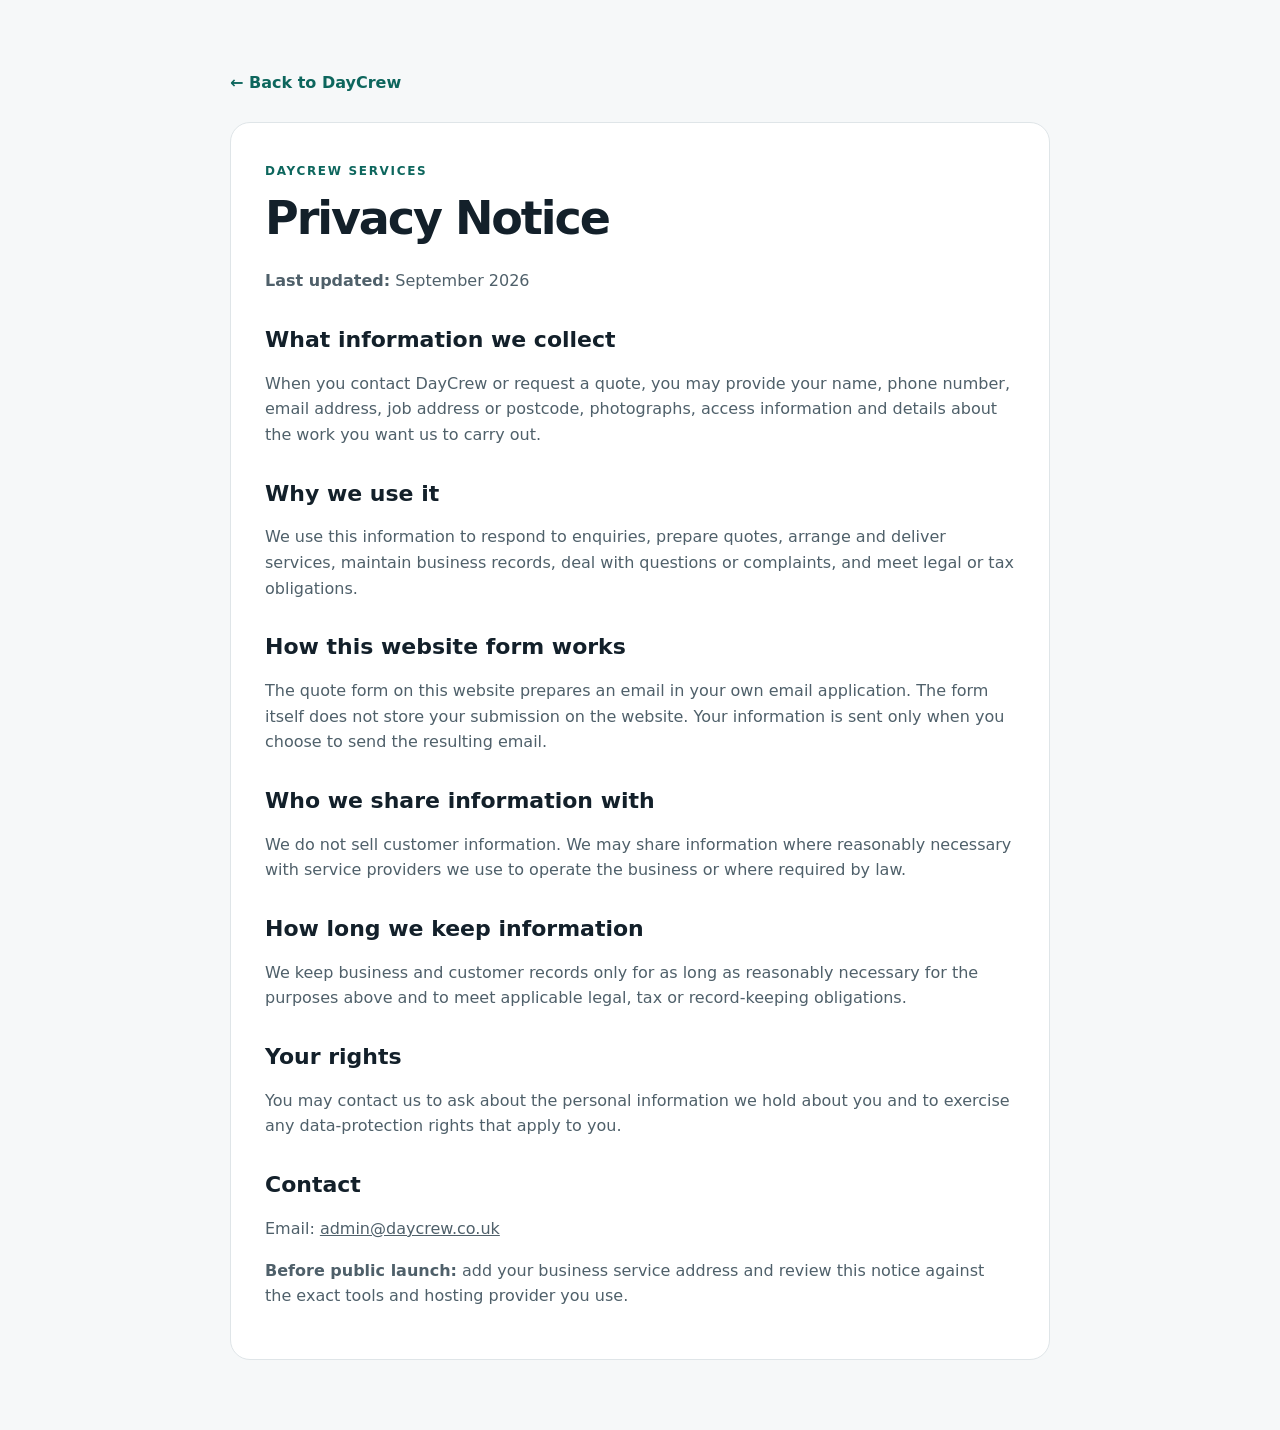
==== privacy.html @ 3d0cd8ff "Add files via upload" ====
<!DOCTYPE html><html lang="en"><head><meta charset="UTF-8"><meta name="viewport" content="width=device-width,initial-scale=1.0"><title>Privacy Notice | DayCrew Services</title><link rel="stylesheet" href="styles.css"></head><body class="legal-page"><main class="legal-shell"><a class="back-link" href="index.html">← Back to DayCrew</a><div class="legal-card"><span class="eyebrow">DayCrew Services</span><h1>Privacy Notice</h1><p><strong>Last updated:</strong> September 2026</p><h2>What information we collect</h2><p>When you contact DayCrew or request a quote, you may provide your name, phone number, email address, job address or postcode, photographs, access information and details about the work you want us to carry out.</p><h2>Why we use it</h2><p>We use this information to respond to enquiries, prepare quotes, arrange and deliver services, maintain business records, deal with questions or complaints, and meet legal or tax obligations.</p><h2>How this website form works</h2><p>The quote form on this website prepares an email in your own email application. The form itself does not store your submission on the website. Your information is sent only when you choose to send the resulting email.</p><h2>Who we share information with</h2><p>We do not sell customer information. We may share information where reasonably necessary with service providers we use to operate the business or where required by law.</p><h2>How long we keep information</h2><p>We keep business and customer records only for as long as reasonably necessary for the purposes above and to meet applicable legal, tax or record-keeping obligations.</p><h2>Your rights</h2><p>You may contact us to ask about the personal information we hold about you and to exercise any data-protection rights that apply to you.</p><h2>Contact</h2><p>Email: <a href="mailto:admin@daycrew.co.uk">admin@daycrew.co.uk</a></p><p><strong>Before public launch:</strong> add your business service address and review this notice against the exact tools and hosting provider you use.</p></div></main></body></html>
---- styles.css ----
:root{--ink:#13202a;--muted:#5d6b74;--bg:#f6f8f9;--card:#fff;--line:#dfe5e8;--brand:#0d665d;--brand-dark:#084c46;--accent:#d8efe9;--shadow:0 18px 50px rgba(19,32,42,.10);--radius:20px}*{box-sizing:border-box}html{scroll-behavior:smooth}body{margin:0;font-family:Inter,ui-sans-serif,system-ui,-apple-system,BlinkMacSystemFont,"Segoe UI",sans-serif;color:var(--ink);background:#fff;line-height:1.6}a{color:inherit}.container{width:min(1120px,calc(100% - 40px));margin:0 auto}.sr-only{position:absolute;width:1px;height:1px;padding:0;margin:-1px;overflow:hidden;clip:rect(0,0,0,0);white-space:nowrap;border:0}.skip-link{position:absolute;left:-9999px;top:10px;background:#fff;padding:10px 14px;z-index:999}.skip-link:focus{left:10px}.site-header{position:sticky;top:0;z-index:50;background:rgba(255,255,255,.92);backdrop-filter:blur(12px);border-bottom:1px solid rgba(223,229,232,.8)}.nav-wrap{height:76px;display:flex;align-items:center;justify-content:space-between;gap:28px}.brand{display:flex;align-items:center;gap:10px;text-decoration:none;font-weight:800}.brand-mark{width:40px;height:40px;border-radius:12px;display:grid;place-items:center;background:var(--brand);color:#fff;letter-spacing:-1px;font-size:14px}.brand-text{font-size:15px;letter-spacing:.09em;line-height:1.05}.brand-text span{display:block;font-size:10px;font-weight:700;color:var(--muted);letter-spacing:.19em;margin-top:4px}.site-nav{display:flex;align-items:center;gap:24px}.site-nav a{text-decoration:none;font-size:14px;font-weight:650;color:#33434d}.site-nav a:hover{color:var(--brand)}.site-nav .nav-cta{color:#fff;background:var(--ink);padding:10px 16px;border-radius:999px}.site-nav .nav-cta:hover{color:#fff;background:var(--brand)}.menu-toggle{display:none;border:0;background:none;padding:8px}.menu-toggle span:not(.sr-only){display:block;width:23px;height:2px;background:var(--ink);margin:5px}.hero{padding:88px 0 74px;background:radial-gradient(circle at 90% 10%,rgba(13,102,93,.10),transparent 30%),linear-gradient(180deg,#fbfdfd 0%,#fff 100%)}.hero-grid{display:grid;grid-template-columns:1.35fr .75fr;gap:70px;align-items:center}.eyebrow{display:inline-block;color:var(--brand);font-size:12px;font-weight:800;text-transform:uppercase;letter-spacing:.14em;margin-bottom:12px}h1,h2,h3{margin-top:0;line-height:1.12}h1{font-size:clamp(42px,6vw,72px);letter-spacing:-.045em;margin-bottom:24px;max-width:830px}h1 span{color:var(--brand)}.hero-lead{font-size:19px;color:var(--muted);max-width:700px;margin:0 0 30px}.hero-actions{display:flex;gap:12px;flex-wrap:wrap;margin-bottom:28px}.btn{display:inline-flex;align-items:center;justify-content:center;border-radius:999px;padding:14px 21px;font-weight:800;font-size:14px;text-decoration:none;border:1px solid transparent;cursor:pointer;transition:.2s ease}.btn:hover{transform:translateY(-1px)}.btn-primary{background:var(--brand);color:#fff}.btn-primary:hover{background:var(--brand-dark)}.btn-secondary{background:#fff;border-color:var(--line);color:var(--ink)}.btn-light{background:#fff;color:var(--ink)}.btn-full{width:100%;font:inherit;font-weight:800}.trust-row{display:flex;gap:20px;flex-wrap:wrap;color:#40515b;font-size:13px;font-weight:700}.hero-card{background:var(--ink);color:#fff;border-radius:28px;overflow:hidden;box-shadow:var(--shadow);transform:rotate(1deg)}.hero-card-top{padding:34px 34px 28px;background:linear-gradient(145deg,var(--brand),var(--brand-dark))}.mini-label{text-transform:uppercase;letter-spacing:.12em;font-size:11px;font-weight:800;opacity:.8}.price-big{font-size:64px;font-weight:900;letter-spacing:-.05em;line-height:1;margin:8px 0}.hero-card-top p{margin:0;color:rgba(255,255,255,.82)}.hero-card-body{padding:20px 30px 28px}.card-line{display:flex;justify-content:space-between;padding:11px 0;border-bottom:1px solid rgba(255,255,255,.12)}.hero-card-body small{display:block;margin-top:18px;color:rgba(255,255,255,.62);line-height:1.45}.notice-strip{background:var(--accent);border-top:1px solid #c9e6df;border-bottom:1px solid #c9e6df}.notice-strip .container{padding:15px 0;font-size:13px;color:#224740}.section{padding:88px 0}.section-alt{background:var(--bg)}.section-heading{max-width:720px;margin:0 auto 44px;text-align:center}.section-heading.left{text-align:left;margin:0}.section-heading h2{font-size:clamp(32px,4vw,48px);letter-spacing:-.035em;margin-bottom:14px}.section-heading p{color:var(--muted);margin:0;font-size:17px}.service-grid{display:grid;grid-template-columns:repeat(3,1fr);gap:18px}.service-card{padding:26px;border:1px solid var(--line);border-radius:var(--radius);background:var(--card);transition:.2s ease}.service-card:hover{transform:translateY(-3px);box-shadow:var(--shadow)}.icon{width:44px;height:44px;border-radius:13px;background:var(--accent);display:grid;place-items:center;color:var(--brand);font-size:20px;font-weight:900;margin-bottom:22px}.service-card h3{font-size:19px;margin-bottom:9px}.service-card p{margin:0;color:var(--muted);font-size:14px}.scope-box{margin-top:24px;padding:24px 28px;background:#fff7eb;border:1px solid #f1d7ad;border-radius:var(--radius)}.scope-box h3{font-size:17px;margin-bottom:6px}.scope-box p{margin:0;color:#6b5b46}.steps{display:grid;grid-template-columns:repeat(4,1fr);gap:16px}.step{background:#fff;border:1px solid var(--line);border-radius:var(--radius);padding:25px}.step-number{display:block;color:var(--brand);font-weight:900;letter-spacing:.12em;font-size:12px;margin-bottom:30px}.step h3{font-size:18px;margin-bottom:10px}.step p{color:var(--muted);font-size:14px;margin:0}.pricing-wrap{display:grid;grid-template-columns:.8fr 1.2fr;gap:70px;align-items:start}.pricing-table{border:1px solid var(--line);border-radius:var(--radius);overflow:hidden;background:#fff;box-shadow:var(--shadow)}.price-row{display:flex;justify-content:space-between;align-items:center;gap:20px;padding:20px 24px;border-bottom:1px solid var(--line)}.price-row:last-child{border-bottom:0}.price-row div{display:flex;flex-direction:column}.price-row span{font-size:13px;color:var(--muted);margin-top:3px}.price-row>strong{font-size:22px}.price-row.featured{background:var(--ink);color:#fff}.price-row.featured span{color:rgba(255,255,255,.68)}.quote-section{background:linear-gradient(180deg,#f8fbfb,#fff)}.quote-grid{display:grid;grid-template-columns:.65fr 1.35fr;gap:60px;align-items:start}.quote-copy h2{font-size:44px;letter-spacing:-.035em;margin-bottom:14px}.quote-copy>p{color:var(--muted)}.contact-card{margin-top:28px;padding:22px;border-radius:var(--radius);background:var(--ink);color:#fff;display:grid;gap:5px}.contact-card span{font-size:11px;text-transform:uppercase;letter-spacing:.12em;opacity:.55;margin-top:8px}.contact-card span:first-child{margin-top:0}.contact-card a{text-decoration:none;font-weight:800}.quote-form{background:#fff;border:1px solid var(--line);border-radius:24px;padding:28px;box-shadow:var(--shadow)}.form-grid{display:grid;grid-template-columns:1fr 1fr;gap:16px}label{font-size:13px;font-weight:750;color:#34434c;display:flex;flex-direction:column;gap:7px}label.full{grid-column:1/-1}input,textarea,select{width:100%;border:1px solid #ccd5da;border-radius:12px;padding:12px 13px;font:inherit;font-size:14px;color:var(--ink);background:#fff}textarea{resize:vertical}input:focus,textarea:focus,select:focus{outline:3px solid rgba(13,102,93,.13);border-color:var(--brand)}.checkbox-row{flex-direction:row;align-items:flex-start;font-weight:600}.checkbox-row input{width:auto;margin-top:4px}.photo-note{margin:18px 0;padding:15px;border-radius:12px;background:var(--accent);font-size:13px;color:#31534d}.form-small{font-size:11px;color:var(--muted);text-align:center;margin:10px 0 0}.faq-list{max-width:860px;margin:0 auto;border-top:1px solid var(--line)}details{border-bottom:1px solid var(--line);padding:18px 2px}summary{cursor:pointer;font-weight:800;list-style:none}summary::-webkit-details-marker{display:none}summary:after{content:"+";float:right;color:var(--brand);font-size:22px}details[open] summary:after{content:"–"}details p{color:var(--muted);margin:12px 30px 0 0}.cta-section{padding:54px 0;background:var(--brand);color:#fff}.cta-inner{display:flex;justify-content:space-between;align-items:center;gap:30px}.cta-inner .eyebrow{color:#bde2da}.cta-inner h2{font-size:38px;letter-spacing:-.03em;margin:0;max-width:700px}.site-footer{background:#0d171d;color:#dbe4e8;padding:54px 0 24px}.footer-grid{display:grid;grid-template-columns:1.5fr 1fr 1fr;gap:40px}.footer-brand{color:#fff;margin-bottom:16px}.site-footer p{color:#8ea0aa;max-width:430px;font-size:13px}.site-footer h3{font-size:13px;text-transform:uppercase;letter-spacing:.12em;color:#8ea0aa;margin-bottom:14px}.footer-grid>div:not(:first-child){display:flex;flex-direction:column;gap:8px}.footer-grid a{text-decoration:none}.footer-grid a:hover{color:#fff}.footer-bottom{display:flex;justify-content:space-between;gap:20px;border-top:1px solid rgba(255,255,255,.08);margin-top:40px;padding-top:20px}.footer-bottom p{margin:0;font-size:11px}.legal-page{background:var(--bg);min-height:100vh}.legal-shell{max-width:860px;margin:0 auto;padding:70px 20px}.legal-shell h1{font-size:46px}.legal-shell h2{font-size:22px;margin-top:34px}.legal-shell p,.legal-shell li{color:#4f606a}.legal-shell .legal-card{background:#fff;border:1px solid var(--line);border-radius:var(--radius);padding:34px}.back-link{display:inline-block;margin-bottom:26px;text-decoration:none;font-weight:800;color:var(--brand)}@media(max-width:900px){.hero-grid,.pricing-wrap,.quote-grid{grid-template-columns:1fr}.hero-grid{gap:38px}.hero-card{max-width:620px;transform:none}.service-grid{grid-template-columns:1fr 1fr}.steps{grid-template-columns:1fr 1fr}.quote-copy{max-width:700px}}@media(max-width:760px){.nav-wrap{height:68px}.menu-toggle{display:block}.site-nav{display:none;position:absolute;left:20px;right:20px;top:76px;background:#fff;border:1px solid var(--line);border-radius:18px;padding:14px;box-shadow:var(--shadow);flex-direction:column;align-items:stretch}.site-nav.open{display:flex}.site-nav a{padding:8px 10px}.hero{padding:62px 0 55px}.service-grid,.steps,.footer-grid{grid-template-columns:1fr}.form-grid{grid-template-columns:1fr}.cta-inner,.footer-bottom{flex-direction:column;align-items:flex-start}.section{padding:68px 0}.container{width:min(100% - 28px,1120px)}}@media(max-width:520px){h1{font-size:42px}.hero-lead{font-size:17px}.service-grid,.steps{grid-template-columns:1fr}.price-row{padding:17px}.price-row>strong{font-size:19px}.quote-form{padding:19px}.quote-copy h2{font-size:38px}}
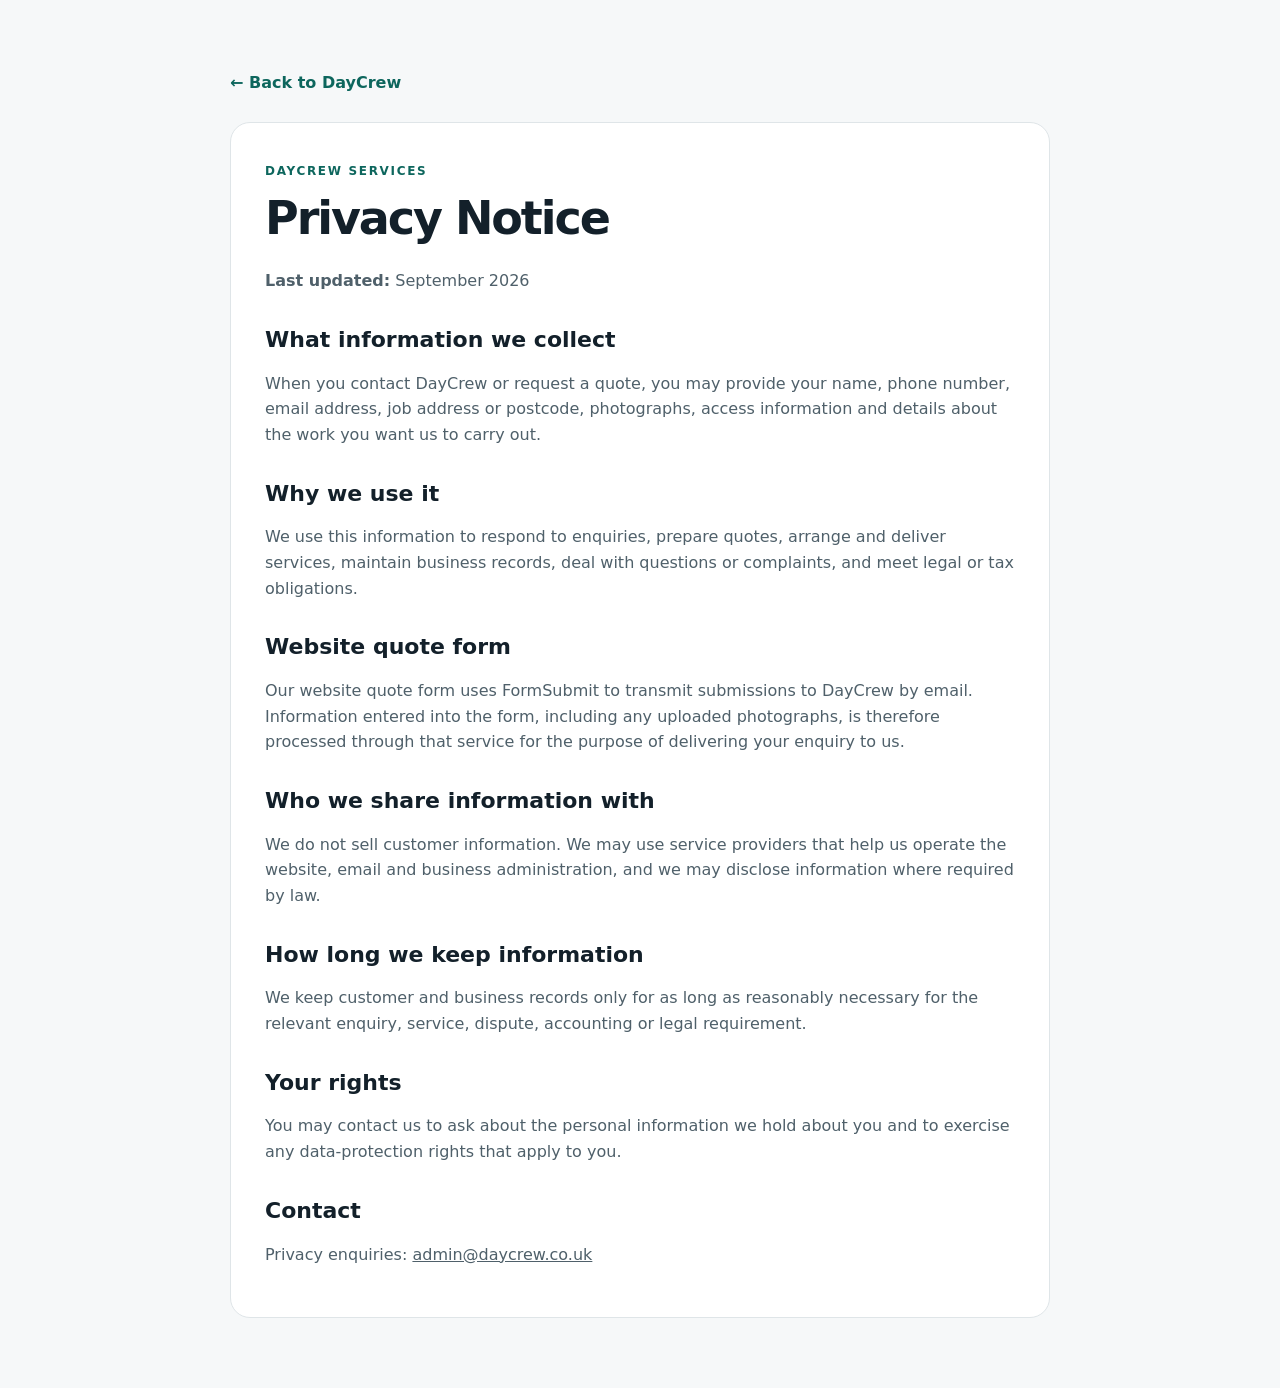
==== commit 9e431324: "Update privacy notice for website quote form" ====
--- a/privacy.html
+++ b/privacy.html
@@ -1 +1,44 @@
-<!DOCTYPE html><html lang="en"><head><meta charset="UTF-8"><meta name="viewport" content="width=device-width,initial-scale=1.0"><title>Privacy Notice | DayCrew Services</title><link rel="stylesheet" href="styles.css"></head><body class="legal-page"><main class="legal-shell"><a class="back-link" href="index.html">← Back to DayCrew</a><div class="legal-card"><span class="eyebrow">DayCrew Services</span><h1>Privacy Notice</h1><p><strong>Last updated:</strong> September 2026</p><h2>What information we collect</h2><p>When you contact DayCrew or request a quote, you may provide your name, phone number, email address, job address or postcode, photographs, access information and details about the work you want us to carry out.</p><h2>Why we use it</h2><p>We use this information to respond to enquiries, prepare quotes, arrange and deliver services, maintain business records, deal with questions or complaints, and meet legal or tax obligations.</p><h2>How this website form works</h2><p>The quote form on this website prepares an email in your own email application. The form itself does not store your submission on the website. Your information is sent only when you choose to send the resulting email.</p><h2>Who we share information with</h2><p>We do not sell customer information. We may share information where reasonably necessary with service providers we use to operate the business or where required by law.</p><h2>How long we keep information</h2><p>We keep business and customer records only for as long as reasonably necessary for the purposes above and to meet applicable legal, tax or record-keeping obligations.</p><h2>Your rights</h2><p>You may contact us to ask about the personal information we hold about you and to exercise any data-protection rights that apply to you.</p><h2>Contact</h2><p>Email: <a href="mailto:admin@daycrew.co.uk">admin@daycrew.co.uk</a></p><p><strong>Before public launch:</strong> add your business service address and review this notice against the exact tools and hosting provider you use.</p></div></main></body></html>
+<!DOCTYPE html>
+<html lang="en">
+<head>
+  <meta charset="UTF-8" />
+  <meta name="viewport" content="width=device-width, initial-scale=1.0" />
+  <meta name="description" content="DayCrew Services privacy notice." />
+  <link rel="canonical" href="https://daycrew.co.uk/privacy.html" />
+  <title>Privacy Notice | DayCrew Services</title>
+  <link rel="icon" href="favicon.svg" type="image/svg+xml" />
+  <link rel="stylesheet" href="styles.css" />
+</head>
+<body class="legal-page">
+  <main class="legal-shell">
+    <a class="back-link" href="index.html">← Back to DayCrew</a>
+    <div class="legal-card">
+      <span class="eyebrow">DayCrew Services</span>
+      <h1>Privacy Notice</h1>
+      <p><strong>Last updated:</strong> September 2026</p>
+
+      <h2>What information we collect</h2>
+      <p>When you contact DayCrew or request a quote, you may provide your name, phone number, email address, job address or postcode, photographs, access information and details about the work you want us to carry out.</p>
+
+      <h2>Why we use it</h2>
+      <p>We use this information to respond to enquiries, prepare quotes, arrange and deliver services, maintain business records, deal with questions or complaints, and meet legal or tax obligations.</p>
+
+      <h2>Website quote form</h2>
+      <p>Our website quote form uses FormSubmit to transmit submissions to DayCrew by email. Information entered into the form, including any uploaded photographs, is therefore processed through that service for the purpose of delivering your enquiry to us.</p>
+
+      <h2>Who we share information with</h2>
+      <p>We do not sell customer information. We may use service providers that help us operate the website, email and business administration, and we may disclose information where required by law.</p>
+
+      <h2>How long we keep information</h2>
+      <p>We keep customer and business records only for as long as reasonably necessary for the relevant enquiry, service, dispute, accounting or legal requirement.</p>
+
+      <h2>Your rights</h2>
+      <p>You may contact us to ask about the personal information we hold about you and to exercise any data-protection rights that apply to you.</p>
+
+      <h2>Contact</h2>
+      <p>Privacy enquiries: <a href="mailto:admin@daycrew.co.uk">admin@daycrew.co.uk</a></p>
+      <!-- Add the partnership's chosen UK correspondence/service address here once confirmed. -->
+    </div>
+  </main>
+</body>
+</html>
--- a/styles.css
+++ b/styles.css
@@ -1 +1,174 @@
-:root{--ink:#13202a;--muted:#5d6b74;--bg:#f6f8f9;--card:#fff;--line:#dfe5e8;--brand:#0d665d;--brand-dark:#084c46;--accent:#d8efe9;--shadow:0 18px 50px rgba(19,32,42,.10);--radius:20px}*{box-sizing:border-box}html{scroll-behavior:smooth}body{margin:0;font-family:Inter,ui-sans-serif,system-ui,-apple-system,BlinkMacSystemFont,"Segoe UI",sans-serif;color:var(--ink);background:#fff;line-height:1.6}a{color:inherit}.container{width:min(1120px,calc(100% - 40px));margin:0 auto}.sr-only{position:absolute;width:1px;height:1px;padding:0;margin:-1px;overflow:hidden;clip:rect(0,0,0,0);white-space:nowrap;border:0}.skip-link{position:absolute;left:-9999px;top:10px;background:#fff;padding:10px 14px;z-index:999}.skip-link:focus{left:10px}.site-header{position:sticky;top:0;z-index:50;background:rgba(255,255,255,.92);backdrop-filter:blur(12px);border-bottom:1px solid rgba(223,229,232,.8)}.nav-wrap{height:76px;display:flex;align-items:center;justify-content:space-between;gap:28px}.brand{display:flex;align-items:center;gap:10px;text-decoration:none;font-weight:800}.brand-mark{width:40px;height:40px;border-radius:12px;display:grid;place-items:center;background:var(--brand);color:#fff;letter-spacing:-1px;font-size:14px}.brand-text{font-size:15px;letter-spacing:.09em;line-height:1.05}.brand-text span{display:block;font-size:10px;font-weight:700;color:var(--muted);letter-spacing:.19em;margin-top:4px}.site-nav{display:flex;align-items:center;gap:24px}.site-nav a{text-decoration:none;font-size:14px;font-weight:650;color:#33434d}.site-nav a:hover{color:var(--brand)}.site-nav .nav-cta{color:#fff;background:var(--ink);padding:10px 16px;border-radius:999px}.site-nav .nav-cta:hover{color:#fff;background:var(--brand)}.menu-toggle{display:none;border:0;background:none;padding:8px}.menu-toggle span:not(.sr-only){display:block;width:23px;height:2px;background:var(--ink);margin:5px}.hero{padding:88px 0 74px;background:radial-gradient(circle at 90% 10%,rgba(13,102,93,.10),transparent 30%),linear-gradient(180deg,#fbfdfd 0%,#fff 100%)}.hero-grid{display:grid;grid-template-columns:1.35fr .75fr;gap:70px;align-items:center}.eyebrow{display:inline-block;color:var(--brand);font-size:12px;font-weight:800;text-transform:uppercase;letter-spacing:.14em;margin-bottom:12px}h1,h2,h3{margin-top:0;line-height:1.12}h1{font-size:clamp(42px,6vw,72px);letter-spacing:-.045em;margin-bottom:24px;max-width:830px}h1 span{color:var(--brand)}.hero-lead{font-size:19px;color:var(--muted);max-width:700px;margin:0 0 30px}.hero-actions{display:flex;gap:12px;flex-wrap:wrap;margin-bottom:28px}.btn{display:inline-flex;align-items:center;justify-content:center;border-radius:999px;padding:14px 21px;font-weight:800;font-size:14px;text-decoration:none;border:1px solid transparent;cursor:pointer;transition:.2s ease}.btn:hover{transform:translateY(-1px)}.btn-primary{background:var(--brand);color:#fff}.btn-primary:hover{background:var(--brand-dark)}.btn-secondary{background:#fff;border-color:var(--line);color:var(--ink)}.btn-light{background:#fff;color:var(--ink)}.btn-full{width:100%;font:inherit;font-weight:800}.trust-row{display:flex;gap:20px;flex-wrap:wrap;color:#40515b;font-size:13px;font-weight:700}.hero-card{background:var(--ink);color:#fff;border-radius:28px;overflow:hidden;box-shadow:var(--shadow);transform:rotate(1deg)}.hero-card-top{padding:34px 34px 28px;background:linear-gradient(145deg,var(--brand),var(--brand-dark))}.mini-label{text-transform:uppercase;letter-spacing:.12em;font-size:11px;font-weight:800;opacity:.8}.price-big{font-size:64px;font-weight:900;letter-spacing:-.05em;line-height:1;margin:8px 0}.hero-card-top p{margin:0;color:rgba(255,255,255,.82)}.hero-card-body{padding:20px 30px 28px}.card-line{display:flex;justify-content:space-between;padding:11px 0;border-bottom:1px solid rgba(255,255,255,.12)}.hero-card-body small{display:block;margin-top:18px;color:rgba(255,255,255,.62);line-height:1.45}.notice-strip{background:var(--accent);border-top:1px solid #c9e6df;border-bottom:1px solid #c9e6df}.notice-strip .container{padding:15px 0;font-size:13px;color:#224740}.section{padding:88px 0}.section-alt{background:var(--bg)}.section-heading{max-width:720px;margin:0 auto 44px;text-align:center}.section-heading.left{text-align:left;margin:0}.section-heading h2{font-size:clamp(32px,4vw,48px);letter-spacing:-.035em;margin-bottom:14px}.section-heading p{color:var(--muted);margin:0;font-size:17px}.service-grid{display:grid;grid-template-columns:repeat(3,1fr);gap:18px}.service-card{padding:26px;border:1px solid var(--line);border-radius:var(--radius);background:var(--card);transition:.2s ease}.service-card:hover{transform:translateY(-3px);box-shadow:var(--shadow)}.icon{width:44px;height:44px;border-radius:13px;background:var(--accent);display:grid;place-items:center;color:var(--brand);font-size:20px;font-weight:900;margin-bottom:22px}.service-card h3{font-size:19px;margin-bottom:9px}.service-card p{margin:0;color:var(--muted);font-size:14px}.scope-box{margin-top:24px;padding:24px 28px;background:#fff7eb;border:1px solid #f1d7ad;border-radius:var(--radius)}.scope-box h3{font-size:17px;margin-bottom:6px}.scope-box p{margin:0;color:#6b5b46}.steps{display:grid;grid-template-columns:repeat(4,1fr);gap:16px}.step{background:#fff;border:1px solid var(--line);border-radius:var(--radius);padding:25px}.step-number{display:block;color:var(--brand);font-weight:900;letter-spacing:.12em;font-size:12px;margin-bottom:30px}.step h3{font-size:18px;margin-bottom:10px}.step p{color:var(--muted);font-size:14px;margin:0}.pricing-wrap{display:grid;grid-template-columns:.8fr 1.2fr;gap:70px;align-items:start}.pricing-table{border:1px solid var(--line);border-radius:var(--radius);overflow:hidden;background:#fff;box-shadow:var(--shadow)}.price-row{display:flex;justify-content:space-between;align-items:center;gap:20px;padding:20px 24px;border-bottom:1px solid var(--line)}.price-row:last-child{border-bottom:0}.price-row div{display:flex;flex-direction:column}.price-row span{font-size:13px;color:var(--muted);margin-top:3px}.price-row>strong{font-size:22px}.price-row.featured{background:var(--ink);color:#fff}.price-row.featured span{color:rgba(255,255,255,.68)}.quote-section{background:linear-gradient(180deg,#f8fbfb,#fff)}.quote-grid{display:grid;grid-template-columns:.65fr 1.35fr;gap:60px;align-items:start}.quote-copy h2{font-size:44px;letter-spacing:-.035em;margin-bottom:14px}.quote-copy>p{color:var(--muted)}.contact-card{margin-top:28px;padding:22px;border-radius:var(--radius);background:var(--ink);color:#fff;display:grid;gap:5px}.contact-card span{font-size:11px;text-transform:uppercase;letter-spacing:.12em;opacity:.55;margin-top:8px}.contact-card span:first-child{margin-top:0}.contact-card a{text-decoration:none;font-weight:800}.quote-form{background:#fff;border:1px solid var(--line);border-radius:24px;padding:28px;box-shadow:var(--shadow)}.form-grid{display:grid;grid-template-columns:1fr 1fr;gap:16px}label{font-size:13px;font-weight:750;color:#34434c;display:flex;flex-direction:column;gap:7px}label.full{grid-column:1/-1}input,textarea,select{width:100%;border:1px solid #ccd5da;border-radius:12px;padding:12px 13px;font:inherit;font-size:14px;color:var(--ink);background:#fff}textarea{resize:vertical}input:focus,textarea:focus,select:focus{outline:3px solid rgba(13,102,93,.13);border-color:var(--brand)}.checkbox-row{flex-direction:row;align-items:flex-start;font-weight:600}.checkbox-row input{width:auto;margin-top:4px}.photo-note{margin:18px 0;padding:15px;border-radius:12px;background:var(--accent);font-size:13px;color:#31534d}.form-small{font-size:11px;color:var(--muted);text-align:center;margin:10px 0 0}.faq-list{max-width:860px;margin:0 auto;border-top:1px solid var(--line)}details{border-bottom:1px solid var(--line);padding:18px 2px}summary{cursor:pointer;font-weight:800;list-style:none}summary::-webkit-details-marker{display:none}summary:after{content:"+";float:right;color:var(--brand);font-size:22px}details[open] summary:after{content:"–"}details p{color:var(--muted);margin:12px 30px 0 0}.cta-section{padding:54px 0;background:var(--brand);color:#fff}.cta-inner{display:flex;justify-content:space-between;align-items:center;gap:30px}.cta-inner .eyebrow{color:#bde2da}.cta-inner h2{font-size:38px;letter-spacing:-.03em;margin:0;max-width:700px}.site-footer{background:#0d171d;color:#dbe4e8;padding:54px 0 24px}.footer-grid{display:grid;grid-template-columns:1.5fr 1fr 1fr;gap:40px}.footer-brand{color:#fff;margin-bottom:16px}.site-footer p{color:#8ea0aa;max-width:430px;font-size:13px}.site-footer h3{font-size:13px;text-transform:uppercase;letter-spacing:.12em;color:#8ea0aa;margin-bottom:14px}.footer-grid>div:not(:first-child){display:flex;flex-direction:column;gap:8px}.footer-grid a{text-decoration:none}.footer-grid a:hover{color:#fff}.footer-bottom{display:flex;justify-content:space-between;gap:20px;border-top:1px solid rgba(255,255,255,.08);margin-top:40px;padding-top:20px}.footer-bottom p{margin:0;font-size:11px}.legal-page{background:var(--bg);min-height:100vh}.legal-shell{max-width:860px;margin:0 auto;padding:70px 20px}.legal-shell h1{font-size:46px}.legal-shell h2{font-size:22px;margin-top:34px}.legal-shell p,.legal-shell li{color:#4f606a}.legal-shell .legal-card{background:#fff;border:1px solid var(--line);border-radius:var(--radius);padding:34px}.back-link{display:inline-block;margin-bottom:26px;text-decoration:none;font-weight:800;color:var(--brand)}@media(max-width:900px){.hero-grid,.pricing-wrap,.quote-grid{grid-template-columns:1fr}.hero-grid{gap:38px}.hero-card{max-width:620px;transform:none}.service-grid{grid-template-columns:1fr 1fr}.steps{grid-template-columns:1fr 1fr}.quote-copy{max-width:700px}}@media(max-width:760px){.nav-wrap{height:68px}.menu-toggle{display:block}.site-nav{display:none;position:absolute;left:20px;right:20px;top:76px;background:#fff;border:1px solid var(--line);border-radius:18px;padding:14px;box-shadow:var(--shadow);flex-direction:column;align-items:stretch}.site-nav.open{display:flex}.site-nav a{padding:8px 10px}.hero{padding:62px 0 55px}.service-grid,.steps,.footer-grid{grid-template-columns:1fr}.form-grid{grid-template-columns:1fr}.cta-inner,.footer-bottom{flex-direction:column;align-items:flex-start}.section{padding:68px 0}.container{width:min(100% - 28px,1120px)}}@media(max-width:520px){h1{font-size:42px}.hero-lead{font-size:17px}.service-grid,.steps{grid-template-columns:1fr}.price-row{padding:17px}.price-row>strong{font-size:19px}.quote-form{padding:19px}.quote-copy h2{font-size:38px}}
+:root{
+  --ink:#13202a;
+  --muted:#5d6b74;
+  --bg:#f6f8f9;
+  --card:#fff;
+  --line:#dfe5e8;
+  --brand:#0d665d;
+  --brand-dark:#084c46;
+  --accent:#d8efe9;
+  --warm:#fff6e9;
+  --shadow:0 18px 50px rgba(19,32,42,.10);
+  --radius:20px;
+}
+*{box-sizing:border-box}
+html{scroll-behavior:smooth}
+body{margin:0;font-family:Inter,ui-sans-serif,system-ui,-apple-system,BlinkMacSystemFont,"Segoe UI",sans-serif;color:var(--ink);background:#fff;line-height:1.6}
+a{color:inherit}
+.container{width:min(1120px,calc(100% - 40px));margin:0 auto}
+.sr-only,.honeypot{position:absolute!important;width:1px!important;height:1px!important;padding:0!important;margin:-1px!important;overflow:hidden!important;clip:rect(0,0,0,0)!important;white-space:nowrap!important;border:0!important}
+.skip-link{position:absolute;left:-9999px;top:10px;background:#fff;padding:10px 14px;z-index:999}
+.skip-link:focus{left:10px}
+.site-header{position:sticky;top:0;z-index:50;background:rgba(255,255,255,.94);backdrop-filter:blur(12px);border-bottom:1px solid rgba(223,229,232,.8)}
+.nav-wrap{height:76px;display:flex;align-items:center;justify-content:space-between;gap:28px}
+.brand{display:flex;align-items:center;gap:10px;text-decoration:none;font-weight:800}
+.brand-mark{width:40px;height:40px;border-radius:12px;display:grid;place-items:center;background:var(--brand);color:#fff;letter-spacing:-1px;font-size:14px}
+.brand-text{font-size:15px;letter-spacing:.09em;line-height:1.05}
+.brand-text span{display:block;font-size:10px;font-weight:700;color:var(--muted);letter-spacing:.19em;margin-top:4px}
+.site-nav{display:flex;align-items:center;gap:24px}
+.site-nav a{text-decoration:none;font-size:14px;font-weight:650;color:#33434d}
+.site-nav a:hover{color:var(--brand)}
+.site-nav .nav-cta{color:#fff;background:var(--ink);padding:10px 16px;border-radius:999px}
+.site-nav .nav-cta:hover{color:#fff;background:var(--brand)}
+.menu-toggle{display:none;border:0;background:none;padding:8px}
+.menu-toggle span:not(.sr-only){display:block;width:23px;height:2px;background:var(--ink);margin:5px}
+.hero{padding:88px 0 74px;background:radial-gradient(circle at 90% 10%,rgba(13,102,93,.10),transparent 30%),linear-gradient(180deg,#fbfdfd 0%,#fff 100%)}
+.hero-grid{display:grid;grid-template-columns:1.35fr .75fr;gap:70px;align-items:center}
+.eyebrow{display:inline-block;color:var(--brand);font-size:12px;font-weight:800;text-transform:uppercase;letter-spacing:.14em;margin-bottom:12px}
+h1,h2,h3{margin-top:0;line-height:1.12}
+h1{font-size:clamp(42px,6vw,72px);letter-spacing:-.045em;margin-bottom:24px;max-width:830px}
+h1 span{color:var(--brand)}
+.hero-lead{font-size:19px;color:var(--muted);max-width:700px;margin:0 0 30px}
+.hero-actions{display:flex;gap:12px;flex-wrap:wrap;margin-bottom:28px}
+.btn{display:inline-flex;align-items:center;justify-content:center;border-radius:999px;padding:14px 21px;font-weight:800;font-size:14px;text-decoration:none;border:1px solid transparent;cursor:pointer;transition:.2s ease}
+.btn:hover{transform:translateY(-1px)}
+.btn-primary{background:var(--brand);color:#fff}
+.btn-primary:hover{background:var(--brand-dark)}
+.btn-secondary{background:#fff;border-color:var(--line);color:var(--ink)}
+.btn-light{background:#fff;color:var(--ink)}
+.btn-full{width:100%;font:inherit;font-weight:800}
+.trust-row{display:flex;gap:20px;flex-wrap:wrap;color:#40515b;font-size:13px;font-weight:700}
+.hero-card{background:var(--ink);color:#fff;border-radius:28px;overflow:hidden;box-shadow:var(--shadow);transform:rotate(1deg)}
+.hero-card-top{padding:34px 34px 28px;background:linear-gradient(145deg,var(--brand),var(--brand-dark))}
+.mini-label{text-transform:uppercase;letter-spacing:.12em;font-size:11px;font-weight:800;opacity:.8}
+.price-big{font-size:64px;font-weight:900;letter-spacing:-.05em;line-height:1;margin:8px 0}
+.hero-card-top p{margin:0;color:rgba(255,255,255,.82)}
+.hero-card-body{padding:20px 30px 28px}
+.card-line{display:flex;justify-content:space-between;gap:18px;padding:11px 0;border-bottom:1px solid rgba(255,255,255,.12)}
+.hero-card-body small{display:block;margin-top:18px;color:rgba(255,255,255,.62);line-height:1.45}
+.notice-strip{background:var(--accent);border-top:1px solid #c9e6df;border-bottom:1px solid #c9e6df}
+.notice-strip .container{padding:15px 0;font-size:13px;color:#224740}
+.section{padding:88px 0}
+.section-alt{background:var(--bg)}
+.section-heading{max-width:720px;margin:0 auto 44px;text-align:center}
+.section-heading.left{text-align:left;margin:0}
+.section-heading h2,.about-grid h2{font-size:clamp(32px,4vw,48px);letter-spacing:-.035em;margin-bottom:14px}
+.section-heading p{color:var(--muted);margin:0;font-size:17px}
+.service-grid{display:grid;grid-template-columns:repeat(3,1fr);gap:18px}
+.service-card{padding:26px;border:1px solid var(--line);border-radius:var(--radius);background:var(--card);transition:.2s ease}
+.service-card:hover{transform:translateY(-3px);box-shadow:var(--shadow)}
+.icon{width:44px;height:44px;border-radius:13px;background:var(--accent);display:grid;place-items:center;color:var(--brand);font-size:20px;font-weight:900;margin-bottom:22px}
+.service-card h3{font-size:19px;margin-bottom:9px}
+.service-card p{margin:0;color:var(--muted);font-size:14px}
+.scope-box{margin-top:24px;padding:24px 28px;background:var(--warm);border:1px solid #f1d7ad;border-radius:var(--radius)}
+.scope-box h3{font-size:17px;margin-bottom:6px}
+.scope-box p{margin:0;color:#6b5b46}
+.steps{display:grid;grid-template-columns:repeat(4,1fr);gap:16px}
+.step{background:#fff;border:1px solid var(--line);border-radius:var(--radius);padding:25px}
+.step-number{display:block;color:var(--brand);font-weight:900;letter-spacing:.12em;font-size:12px;margin-bottom:30px}
+.step h3{font-size:18px;margin-bottom:10px}
+.step p{color:var(--muted);font-size:14px;margin:0}
+.pricing-wrap{display:grid;grid-template-columns:.8fr 1.2fr;gap:70px;align-items:start}
+.pricing-note{margin-top:24px;padding:18px 20px;background:var(--accent);border-radius:14px;color:#31534d;font-size:14px}
+.pricing-table{border:1px solid var(--line);border-radius:var(--radius);overflow:hidden;background:#fff;box-shadow:var(--shadow)}
+.price-row{display:flex;justify-content:space-between;align-items:center;gap:20px;padding:20px 24px;border-bottom:1px solid var(--line)}
+.price-row:last-child{border-bottom:0}
+.price-row div{display:flex;flex-direction:column}
+.price-row span{font-size:13px;color:var(--muted);margin-top:3px}
+.price-row>strong{font-size:22px;white-space:nowrap}
+.price-row.featured{background:var(--ink);color:#fff}
+.price-row.featured span{color:rgba(255,255,255,.68)}
+.about-section{background:var(--ink);color:#fff}
+.about-grid{display:grid;grid-template-columns:.9fr 1.1fr;gap:70px;align-items:start}
+.about-section .eyebrow{color:#9bd0c5}
+.about-copy p{margin:0 0 18px;color:#c8d2d7;font-size:17px}
+.area-badge{margin-top:26px;padding:18px 20px;border:1px solid rgba(255,255,255,.14);border-radius:16px;display:flex;justify-content:space-between;gap:20px}
+.area-badge span{color:#b7c6cd}
+.quote-section{background:linear-gradient(180deg,#f8fbfb,#fff)}
+.quote-grid{display:grid;grid-template-columns:.65fr 1.35fr;gap:60px;align-items:start}
+.quote-copy h2{font-size:44px;letter-spacing:-.035em;margin-bottom:14px}
+.quote-copy>p{color:var(--muted)}
+.contact-card{margin-top:28px;padding:22px;border-radius:var(--radius);background:var(--ink);color:#fff;display:grid;gap:6px}
+.contact-card span{font-size:11px;text-transform:uppercase;letter-spacing:.12em;opacity:.55}
+.contact-card a{text-decoration:none;font-weight:800}
+.contact-card small{color:#9fb0b9;margin-top:8px}
+.quote-form{background:#fff;border:1px solid var(--line);border-radius:24px;padding:28px;box-shadow:var(--shadow)}
+.form-grid{display:grid;grid-template-columns:1fr 1fr;gap:16px}
+label{font-size:13px;font-weight:750;color:#34434c;display:flex;flex-direction:column;gap:7px}
+.full{grid-column:1/-1}
+input,textarea,select{width:100%;border:1px solid #ccd5da;border-radius:12px;padding:12px 13px;font:inherit;font-size:14px;color:var(--ink);background:#fff}
+textarea{resize:vertical}
+input:focus,textarea:focus,select:focus{outline:3px solid rgba(13,102,93,.13);border-color:var(--brand)}
+.checkbox-row{flex-direction:row;align-items:flex-start;font-weight:600}
+.checkbox-row input{width:auto;margin-top:4px}
+.privacy-check{margin:4px 0 10px}
+.privacy-check a{color:var(--brand)}
+.upload-group{border:1px dashed #b9c7cd;border-radius:14px;padding:16px;background:#fafcfc}
+.upload-title{display:block;font-size:13px;font-weight:800;margin-bottom:10px}
+.upload-title small{font-weight:500;color:var(--muted)}
+.upload-grid{display:grid;grid-template-columns:repeat(3,1fr);gap:10px}
+.form-small{font-size:11px;color:var(--muted);text-align:center;margin:10px 0 0}
+.faq-list{max-width:860px;margin:0 auto;border-top:1px solid var(--line)}
+details{border-bottom:1px solid var(--line);padding:18px 2px}
+summary{cursor:pointer;font-weight:800;list-style:none}
+summary::-webkit-details-marker{display:none}
+summary:after{content:"+";float:right;color:var(--brand);font-size:22px}
+details[open] summary:after{content:"–"}
+details p{color:var(--muted);margin:12px 30px 0 0}
+.cta-section{padding:54px 0;background:var(--brand);color:#fff}
+.cta-inner{display:flex;justify-content:space-between;align-items:center;gap:30px}
+.cta-inner .eyebrow{color:#bde2da}
+.cta-inner h2{font-size:38px;letter-spacing:-.03em;margin:0;max-width:700px}
+.site-footer{background:#0d171d;color:#dbe4e8;padding:54px 0 24px}
+.footer-grid{display:grid;grid-template-columns:1.5fr 1fr 1fr;gap:40px}
+.footer-brand{color:#fff;margin-bottom:16px}
+.site-footer p{color:#8ea0aa;max-width:430px;font-size:13px}
+.site-footer h3{font-size:13px;text-transform:uppercase;letter-spacing:.12em;color:#8ea0aa;margin-bottom:14px}
+.footer-grid>div:not(:first-child){display:flex;flex-direction:column;gap:8px}
+.footer-grid a{text-decoration:none}
+.footer-grid a:hover{color:#fff}
+.footer-grid span{color:#8ea0aa;font-size:13px}
+.footer-bottom{display:flex;justify-content:space-between;gap:20px;border-top:1px solid rgba(255,255,255,.08);margin-top:40px;padding-top:20px}
+.footer-bottom p{margin:0;font-size:11px}
+.legal-page{background:var(--bg);min-height:100vh}
+.legal-shell{max-width:860px;margin:0 auto;padding:70px 20px}
+.legal-shell h1{font-size:46px}
+.legal-shell h2{font-size:22px;margin-top:34px}
+.legal-shell p,.legal-shell li{color:#4f606a}
+.legal-shell .legal-card{background:#fff;border:1px solid var(--line);border-radius:var(--radius);padding:34px}
+.back-link{display:inline-block;margin-bottom:26px;text-decoration:none;font-weight:800;color:var(--brand)}
+.thanks-card{text-align:center;padding:70px 34px}
+.thanks-card .brand-mark{margin:0 auto 24px}
+.thanks-card h1{font-size:42px;margin-bottom:14px}
+.thanks-card p{max-width:620px;margin:0 auto 24px}
+@media(max-width:900px){
+  .hero-grid,.pricing-wrap,.quote-grid,.about-grid{grid-template-columns:1fr}
+  .hero-grid{gap:38px}.hero-card{max-width:620px;transform:none}
+  .service-grid{grid-template-columns:1fr 1fr}.steps{grid-template-columns:1fr 1fr}
+  .quote-copy{max-width:700px}
+}
+@media(max-width:760px){
+  .nav-wrap{height:68px}.menu-toggle{display:block}
+  .site-nav{display:none;position:absolute;left:20px;right:20px;top:76px;background:#fff;border:1px solid var(--line);border-radius:18px;padding:14px;box-shadow:var(--shadow);flex-direction:column;align-items:stretch}
+  .site-nav.open{display:flex}.site-nav a{padding:8px 10px}
+  .hero{padding:62px 0 55px}
+  .service-grid,.steps,.footer-grid,.upload-grid{grid-template-columns:1fr}
+  .form-grid{grid-template-columns:1fr}
+  .cta-inner,.footer-bottom,.area-badge{flex-direction:column;align-items:flex-start}
+  .section{padding:68px 0}.container{width:min(100% - 28px,1120px)}
+}
+@media(max-width:520px){
+  h1{font-size:42px}.hero-lead{font-size:17px}
+  .price-row{padding:17px}.price-row>strong{font-size:18px}
+  .quote-form{padding:19px}.quote-copy h2{font-size:38px}
+}
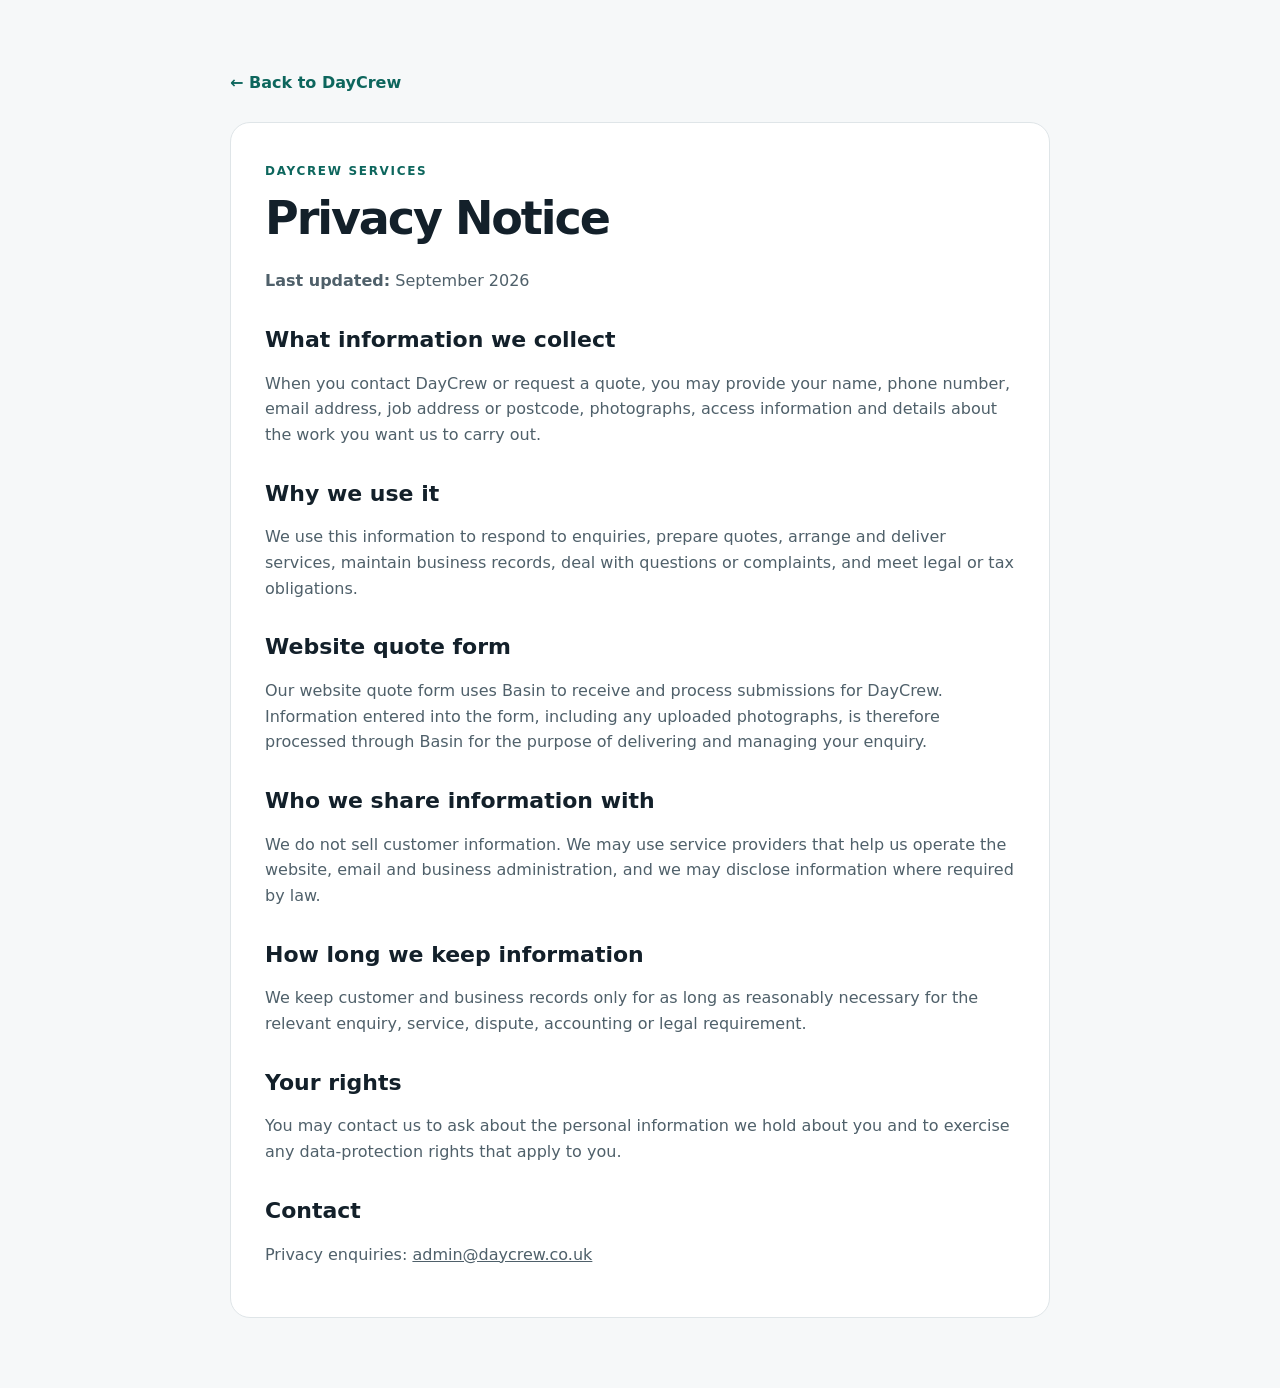
==== commit 6b428551: "Update privacy notice for Basin" ====
--- a/privacy.html
+++ b/privacy.html
@@ -24,7 +24,7 @@
       <p>We use this information to respond to enquiries, prepare quotes, arrange and deliver services, maintain business records, deal with questions or complaints, and meet legal or tax obligations.</p>
 
       <h2>Website quote form</h2>
-      <p>Our website quote form uses FormSubmit to transmit submissions to DayCrew by email. Information entered into the form, including any uploaded photographs, is therefore processed through that service for the purpose of delivering your enquiry to us.</p>
+      <p>Our website quote form uses Basin to receive and process submissions for DayCrew. Information entered into the form, including any uploaded photographs, is therefore processed through Basin for the purpose of delivering and managing your enquiry.</p>
 
       <h2>Who we share information with</h2>
       <p>We do not sell customer information. We may use service providers that help us operate the website, email and business administration, and we may disclose information where required by law.</p>
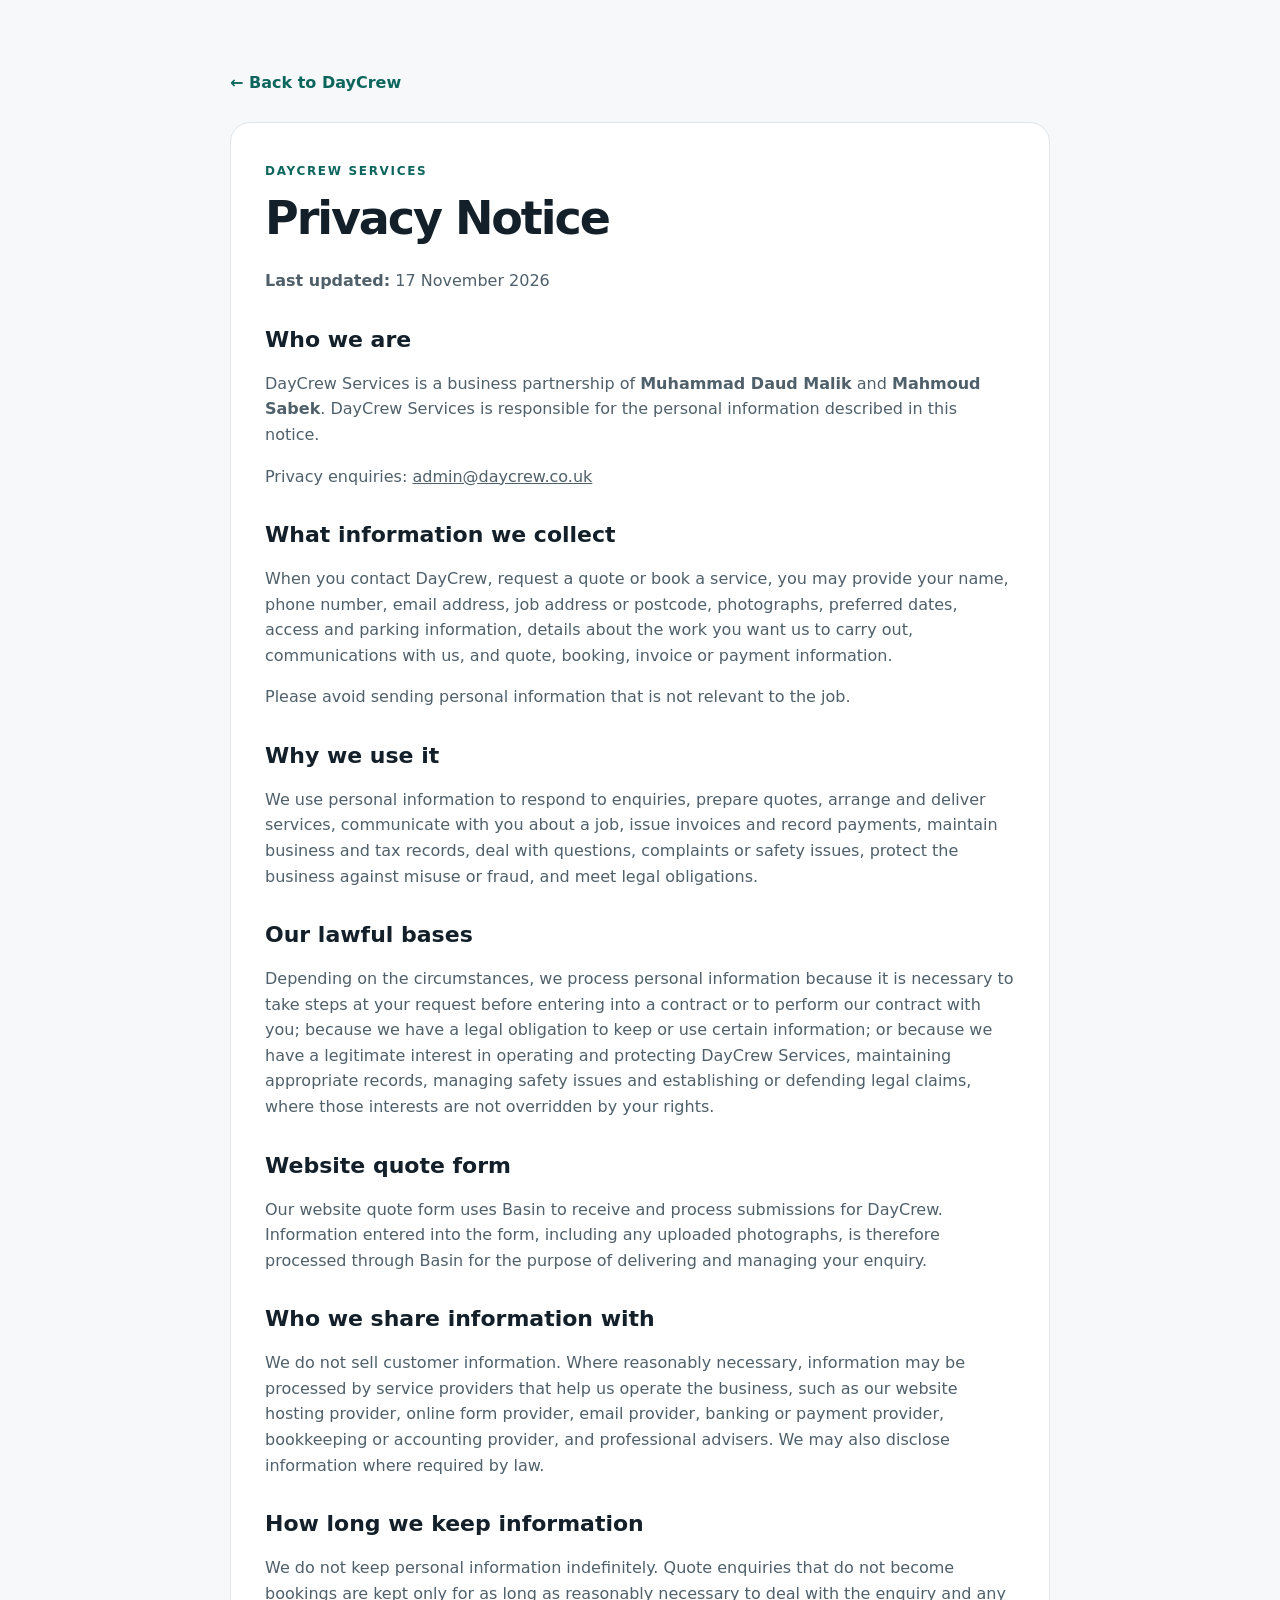
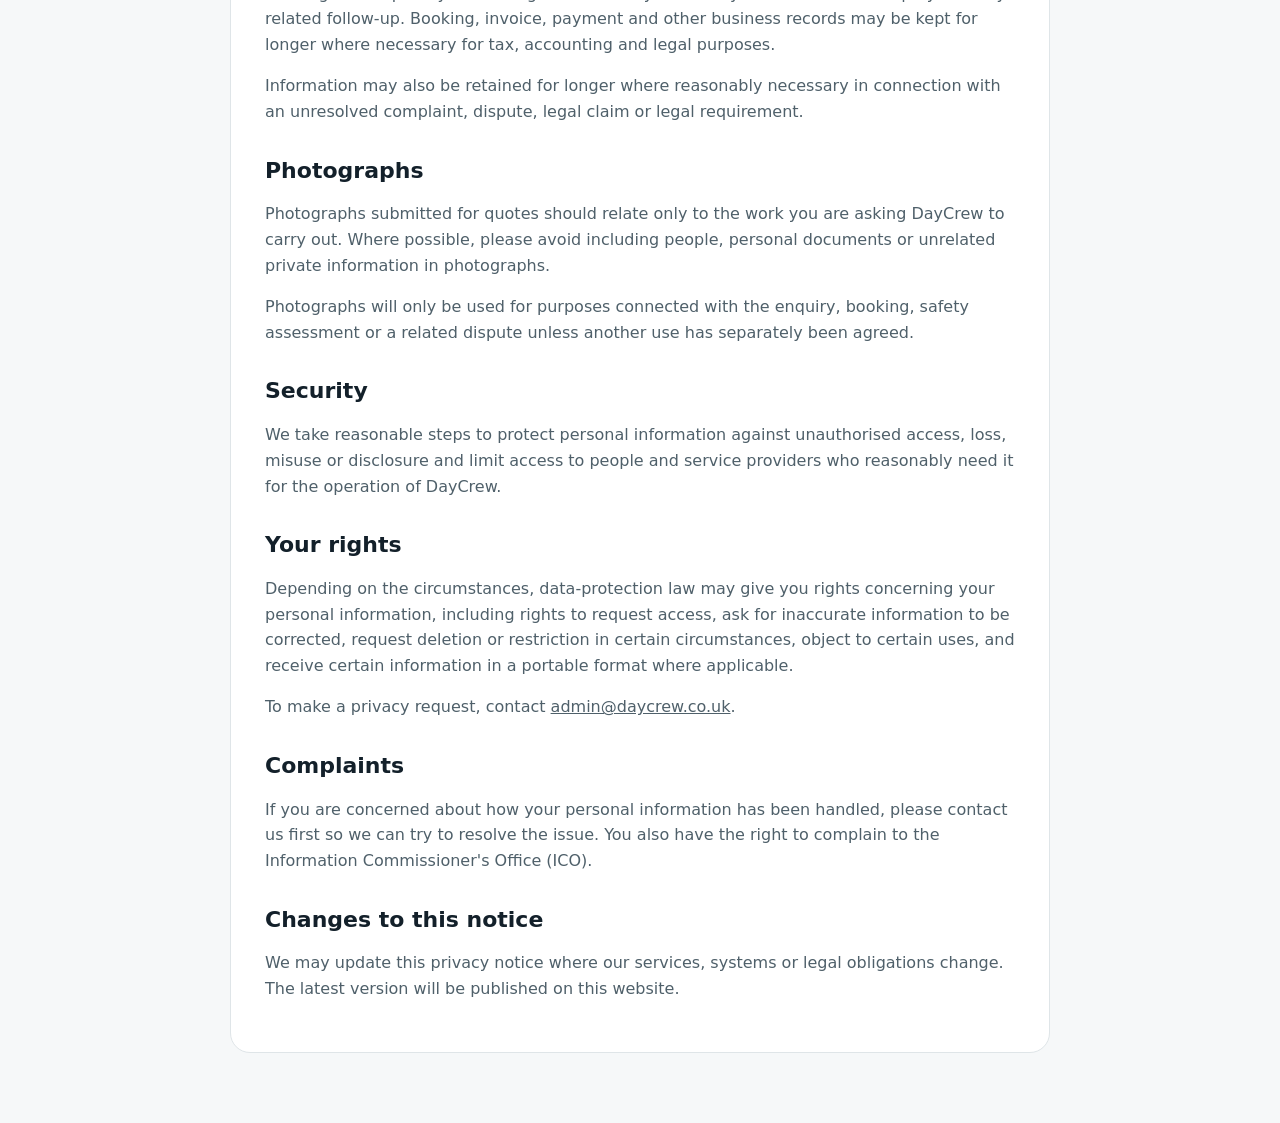
==== commit c78e6230: "Update privacy notice and partnership details" ====
--- a/privacy.html
+++ b/privacy.html
@@ -15,29 +15,48 @@
     <div class="legal-card">
       <span class="eyebrow">DayCrew Services</span>
       <h1>Privacy Notice</h1>
-      <p><strong>Last updated:</strong> September 2026</p>
+      <p><strong>Last updated:</strong> 17 November 2026</p>
+
+      <h2>Who we are</h2>
+      <p>DayCrew Services is a business partnership of <strong>Muhammad Daud Malik</strong> and <strong>Mahmoud Sabek</strong>. DayCrew Services is responsible for the personal information described in this notice.</p>
+      <p>Privacy enquiries: <a href="mailto:admin@daycrew.co.uk">admin@daycrew.co.uk</a></p>
 
       <h2>What information we collect</h2>
-      <p>When you contact DayCrew or request a quote, you may provide your name, phone number, email address, job address or postcode, photographs, access information and details about the work you want us to carry out.</p>
+      <p>When you contact DayCrew, request a quote or book a service, you may provide your name, phone number, email address, job address or postcode, photographs, preferred dates, access and parking information, details about the work you want us to carry out, communications with us, and quote, booking, invoice or payment information.</p>
+      <p>Please avoid sending personal information that is not relevant to the job.</p>
 
       <h2>Why we use it</h2>
-      <p>We use this information to respond to enquiries, prepare quotes, arrange and deliver services, maintain business records, deal with questions or complaints, and meet legal or tax obligations.</p>
+      <p>We use personal information to respond to enquiries, prepare quotes, arrange and deliver services, communicate with you about a job, issue invoices and record payments, maintain business and tax records, deal with questions, complaints or safety issues, protect the business against misuse or fraud, and meet legal obligations.</p>
+
+      <h2>Our lawful bases</h2>
+      <p>Depending on the circumstances, we process personal information because it is necessary to take steps at your request before entering into a contract or to perform our contract with you; because we have a legal obligation to keep or use certain information; or because we have a legitimate interest in operating and protecting DayCrew Services, maintaining appropriate records, managing safety issues and establishing or defending legal claims, where those interests are not overridden by your rights.</p>
 
       <h2>Website quote form</h2>
       <p>Our website quote form uses Basin to receive and process submissions for DayCrew. Information entered into the form, including any uploaded photographs, is therefore processed through Basin for the purpose of delivering and managing your enquiry.</p>
 
       <h2>Who we share information with</h2>
-      <p>We do not sell customer information. We may use service providers that help us operate the website, email and business administration, and we may disclose information where required by law.</p>
+      <p>We do not sell customer information. Where reasonably necessary, information may be processed by service providers that help us operate the business, such as our website hosting provider, online form provider, email provider, banking or payment provider, bookkeeping or accounting provider, and professional advisers. We may also disclose information where required by law.</p>
 
       <h2>How long we keep information</h2>
-      <p>We keep customer and business records only for as long as reasonably necessary for the relevant enquiry, service, dispute, accounting or legal requirement.</p>
+      <p>We do not keep personal information indefinitely. Quote enquiries that do not become bookings are kept only for as long as reasonably necessary to deal with the enquiry and any related follow-up. Booking, invoice, payment and other business records may be kept for longer where necessary for tax, accounting and legal purposes.</p>
+      <p>Information may also be retained for longer where reasonably necessary in connection with an unresolved complaint, dispute, legal claim or legal requirement.</p>
+
+      <h2>Photographs</h2>
+      <p>Photographs submitted for quotes should relate only to the work you are asking DayCrew to carry out. Where possible, please avoid including people, personal documents or unrelated private information in photographs.</p>
+      <p>Photographs will only be used for purposes connected with the enquiry, booking, safety assessment or a related dispute unless another use has separately been agreed.</p>
+
+      <h2>Security</h2>
+      <p>We take reasonable steps to protect personal information against unauthorised access, loss, misuse or disclosure and limit access to people and service providers who reasonably need it for the operation of DayCrew.</p>
 
       <h2>Your rights</h2>
-      <p>You may contact us to ask about the personal information we hold about you and to exercise any data-protection rights that apply to you.</p>
+      <p>Depending on the circumstances, data-protection law may give you rights concerning your personal information, including rights to request access, ask for inaccurate information to be corrected, request deletion or restriction in certain circumstances, object to certain uses, and receive certain information in a portable format where applicable.</p>
+      <p>To make a privacy request, contact <a href="mailto:admin@daycrew.co.uk">admin@daycrew.co.uk</a>.</p>
 
-      <h2>Contact</h2>
-      <p>Privacy enquiries: <a href="mailto:admin@daycrew.co.uk">admin@daycrew.co.uk</a></p>
-      <!-- Add the partnership's chosen UK correspondence/service address here once confirmed. -->
+      <h2>Complaints</h2>
+      <p>If you are concerned about how your personal information has been handled, please contact us first so we can try to resolve the issue. You also have the right to complain to the Information Commissioner's Office (ICO).</p>
+
+      <h2>Changes to this notice</h2>
+      <p>We may update this privacy notice where our services, systems or legal obligations change. The latest version will be published on this website.</p>
     </div>
   </main>
 </body>
--- a/styles.css
+++ b/styles.css
@@ -118,6 +118,12 @@
 .upload-title small{font-weight:500;color:var(--muted)}
 .upload-grid{display:grid;grid-template-columns:repeat(3,1fr);gap:10px}
 .form-small{font-size:11px;color:var(--muted);text-align:center;margin:10px 0 0}
+.form-status{margin-top:16px;padding:18px 20px;border-radius:16px;display:flex;flex-direction:column;gap:4px;font-size:14px}
+.form-status strong{font-size:16px}
+.form-status span{color:var(--muted)}
+.form-status-success{background:#edf8f4;border:1px solid #b9dfd3;color:#174f46}
+.form-status-error{background:#fff2f0;border:1px solid #efc2bc;color:#7b2d24}
+.form-status-error a{font-weight:800}
 .faq-list{max-width:860px;margin:0 auto;border-top:1px solid var(--line)}
 details{border-bottom:1px solid var(--line);padding:18px 2px}
 summary{cursor:pointer;font-weight:800;list-style:none}
@@ -157,18 +163,133 @@
   .service-grid{grid-template-columns:1fr 1fr}.steps{grid-template-columns:1fr 1fr}
   .quote-copy{max-width:700px}
 }
+
 @media(max-width:760px){
-  .nav-wrap{height:68px}.menu-toggle{display:block}
-  .site-nav{display:none;position:absolute;left:20px;right:20px;top:76px;background:#fff;border:1px solid var(--line);border-radius:18px;padding:14px;box-shadow:var(--shadow);flex-direction:column;align-items:stretch}
-  .site-nav.open{display:flex}.site-nav a{padding:8px 10px}
-  .hero{padding:62px 0 55px}
-  .service-grid,.steps,.footer-grid,.upload-grid{grid-template-columns:1fr}
-  .form-grid{grid-template-columns:1fr}
-  .cta-inner,.footer-bottom,.area-badge{flex-direction:column;align-items:flex-start}
-  .section{padding:68px 0}.container{width:min(100% - 28px,1120px)}
-}
+  html{scroll-padding-top:72px}
+  body{overflow-x:hidden}
+  .container{width:min(calc(100% - 24px),1120px)}
+
+  .nav-wrap{height:64px}
+  .brand{gap:9px}
+  .brand-mark{width:36px;height:36px;border-radius:10px;font-size:13px}
+  .brand-text{font-size:14px}
+  .brand-text span{font-size:9px;margin-top:3px}
+  .menu-toggle{display:block;min-width:44px;min-height:44px;padding:7px}
+  .site-nav{display:none;position:absolute;left:12px;right:12px;top:70px;background:#fff;border:1px solid var(--line);border-radius:16px;padding:10px;box-shadow:0 16px 40px rgba(19,32,42,.14);flex-direction:column;align-items:stretch;gap:2px}
+  .site-nav.open{display:flex}
+  .site-nav a{padding:11px 12px;border-radius:10px}
+  .site-nav .nav-cta{text-align:center;padding:12px 14px;margin-top:3px}
+
+  .hero{padding:38px 0 32px}
+  .hero-grid{gap:24px}
+  .eyebrow{font-size:10.5px;letter-spacing:.12em;margin-bottom:9px}
+  h1{font-size:38px;line-height:1.04;letter-spacing:-.04em;margin-bottom:17px}
+  .hero-lead{font-size:16px;line-height:1.55;margin-bottom:20px}
+  .hero-actions{display:grid;grid-template-columns:1fr 1fr;gap:9px;margin-bottom:18px}
+  .hero-actions .btn{width:100%;padding:13px 12px}
+  .trust-row{display:grid;grid-template-columns:1fr 1fr;gap:8px;font-size:12px}
+  .trust-row span{padding:8px 10px;border:1px solid #e3e9eb;border-radius:12px;background:#fff}
+
+  .hero-card{width:100%;max-width:none;border-radius:20px;box-shadow:0 10px 30px rgba(19,32,42,.10)}
+  .hero-card-top{padding:21px 20px 18px}
+  .price-big{font-size:48px;margin:6px 0}
+  .hero-card-top p{font-size:14px}
+  .hero-card-body{padding:10px 20px 16px}
+  .card-line{padding:8px 0;font-size:13px}
+  .hero-card-body .card-line:nth-of-type(n+3){display:none}
+  .hero-card-body small{font-size:11.5px;margin-top:12px}
+
+  .notice-strip .container{padding:12px 0;font-size:12.5px;line-height:1.5}
+
+  .section{padding:52px 0}
+  .section-heading,.section-heading.left{margin:0 0 27px;text-align:left}
+  .section-heading h2,.about-grid h2{font-size:30px;line-height:1.08;margin-bottom:11px}
+  .section-heading p{font-size:15px}
+
+  .service-grid{grid-template-columns:1fr;gap:10px}
+  .service-card{display:grid;grid-template-columns:42px 1fr;column-gap:13px;row-gap:3px;padding:16px;border-radius:16px}
+  .service-card:hover{transform:none;box-shadow:none}
+  .service-card .icon{grid-row:1/3;width:42px;height:42px;border-radius:12px;margin:0;font-size:18px}
+  .service-card h3{grid-column:2;font-size:17px;margin:1px 0 2px}
+  .service-card p{grid-column:2;font-size:13.5px;line-height:1.5}
+  .scope-box{margin-top:14px;padding:17px 18px;border-radius:16px}
+  .scope-box h3{font-size:16px}
+  .scope-box p{font-size:13px;line-height:1.5}
+
+  .steps{display:block;margin-left:15px;padding-left:22px;border-left:2px solid #cfe7e2}
+  .step{position:relative;background:transparent;border:0;border-radius:0;padding:0 0 25px}
+  .step:last-child{padding-bottom:0}
+  .step-number{position:absolute;left:-39px;top:-2px;width:32px;height:32px;border-radius:50%;display:grid;place-items:center;background:var(--brand);color:#fff;margin:0;font-size:10px;letter-spacing:.06em}
+  .step h3{font-size:17px;margin:0 0 5px}
+  .step p{font-size:13.5px;line-height:1.5}
+
+  .pricing-wrap{gap:24px}
+  .pricing-note{margin-top:16px;padding:15px 16px;border-radius:13px;font-size:13px}
+  .pricing-table{border-radius:16px;box-shadow:0 10px 28px rgba(19,32,42,.07)}
+  .price-row{padding:15px 16px;gap:12px}
+  .price-row>strong{font-size:18px}
+  .price-row span{font-size:12px;line-height:1.35}
+
+  .about-grid{gap:18px}
+  .about-copy p{font-size:15px;line-height:1.6;margin-bottom:13px}
+  .area-badge{margin-top:18px;padding:14px 16px;border-radius:14px;flex-direction:column;align-items:flex-start;gap:3px}
+  .area-badge span{font-size:13px}
+
+  .quote-grid{gap:22px}
+  .quote-copy h2{font-size:32px;line-height:1.08;margin-bottom:10px}
+  .quote-copy>p{font-size:15px}
+  .contact-card{margin-top:18px;padding:16px 17px;border-radius:16px}
+  .contact-card a{font-size:15px;overflow-wrap:anywhere}
+  .quote-form{padding:16px;border-radius:18px;box-shadow:0 10px 28px rgba(19,32,42,.07)}
+  .form-grid{grid-template-columns:1fr;gap:13px}
+  input,textarea,select{font-size:16px;padding:11px 12px;border-radius:11px}
+  input,select{min-height:46px}
+  .checkbox-row{gap:9px;font-size:12.5px;line-height:1.45}
+  .checkbox-row input{min-height:0;margin-top:3px}
+  .upload-group{padding:12px;border-radius:13px}
+  .upload-grid{grid-template-columns:1fr;gap:8px}
+  .btn-full{min-height:48px}
+  .form-status{margin-top:12px;padding:15px 16px;border-radius:14px}
+
+  .faq-list{margin-top:-4px}
+  details{padding:15px 0}
+  summary{font-size:15px;line-height:1.35;padding-right:8px}
+  details p{font-size:13.5px;line-height:1.55;margin:9px 26px 0 0}
+
+  .cta-section{padding:34px 0}
+  .cta-inner{flex-direction:column;align-items:stretch;gap:18px}
+  .cta-inner h2{font-size:28px;line-height:1.1}
+  .cta-inner .btn{width:100%;min-height:48px}
+
+  .site-footer{padding:36px 0 20px}
+  .footer-grid{grid-template-columns:1fr 1fr;gap:24px 18px}
+  .footer-grid>div:first-child{grid-column:1/-1}
+  .footer-brand{margin-bottom:11px}
+  .site-footer p{font-size:12.5px;margin-bottom:0}
+  .site-footer h3{font-size:11px;margin-bottom:8px}
+  .footer-grid a,.footer-grid span{font-size:12.5px}
+  .footer-bottom{flex-direction:column;align-items:flex-start;gap:4px;margin-top:28px;padding-top:15px}
+
+  .legal-shell{padding:38px 12px}
+  .legal-shell .legal-card{padding:22px 18px;border-radius:17px}
+  .legal-shell h1{font-size:34px}
+  .legal-shell h2{font-size:19px;margin-top:27px}
+  .thanks-card{padding:46px 20px}
+  .thanks-card h1{font-size:34px}
+}
+
 @media(max-width:520px){
-  h1{font-size:42px}.hero-lead{font-size:17px}
-  .price-row{padding:17px}.price-row>strong{font-size:18px}
-  .quote-form{padding:19px}.quote-copy h2{font-size:38px}
-}
+  h1{font-size:35px}
+  .hero-actions{grid-template-columns:1fr}
+  .trust-row{grid-template-columns:1fr 1fr}
+  .price-row{padding:14px}
+  .price-row>strong{font-size:17px}
+  .quote-form{padding:14px}
+}
+
+@media(max-width:380px){
+  h1{font-size:32px}
+  .trust-row{grid-template-columns:1fr}
+  .price-row{align-items:flex-start}
+  .price-row>strong{font-size:16px}
+}
